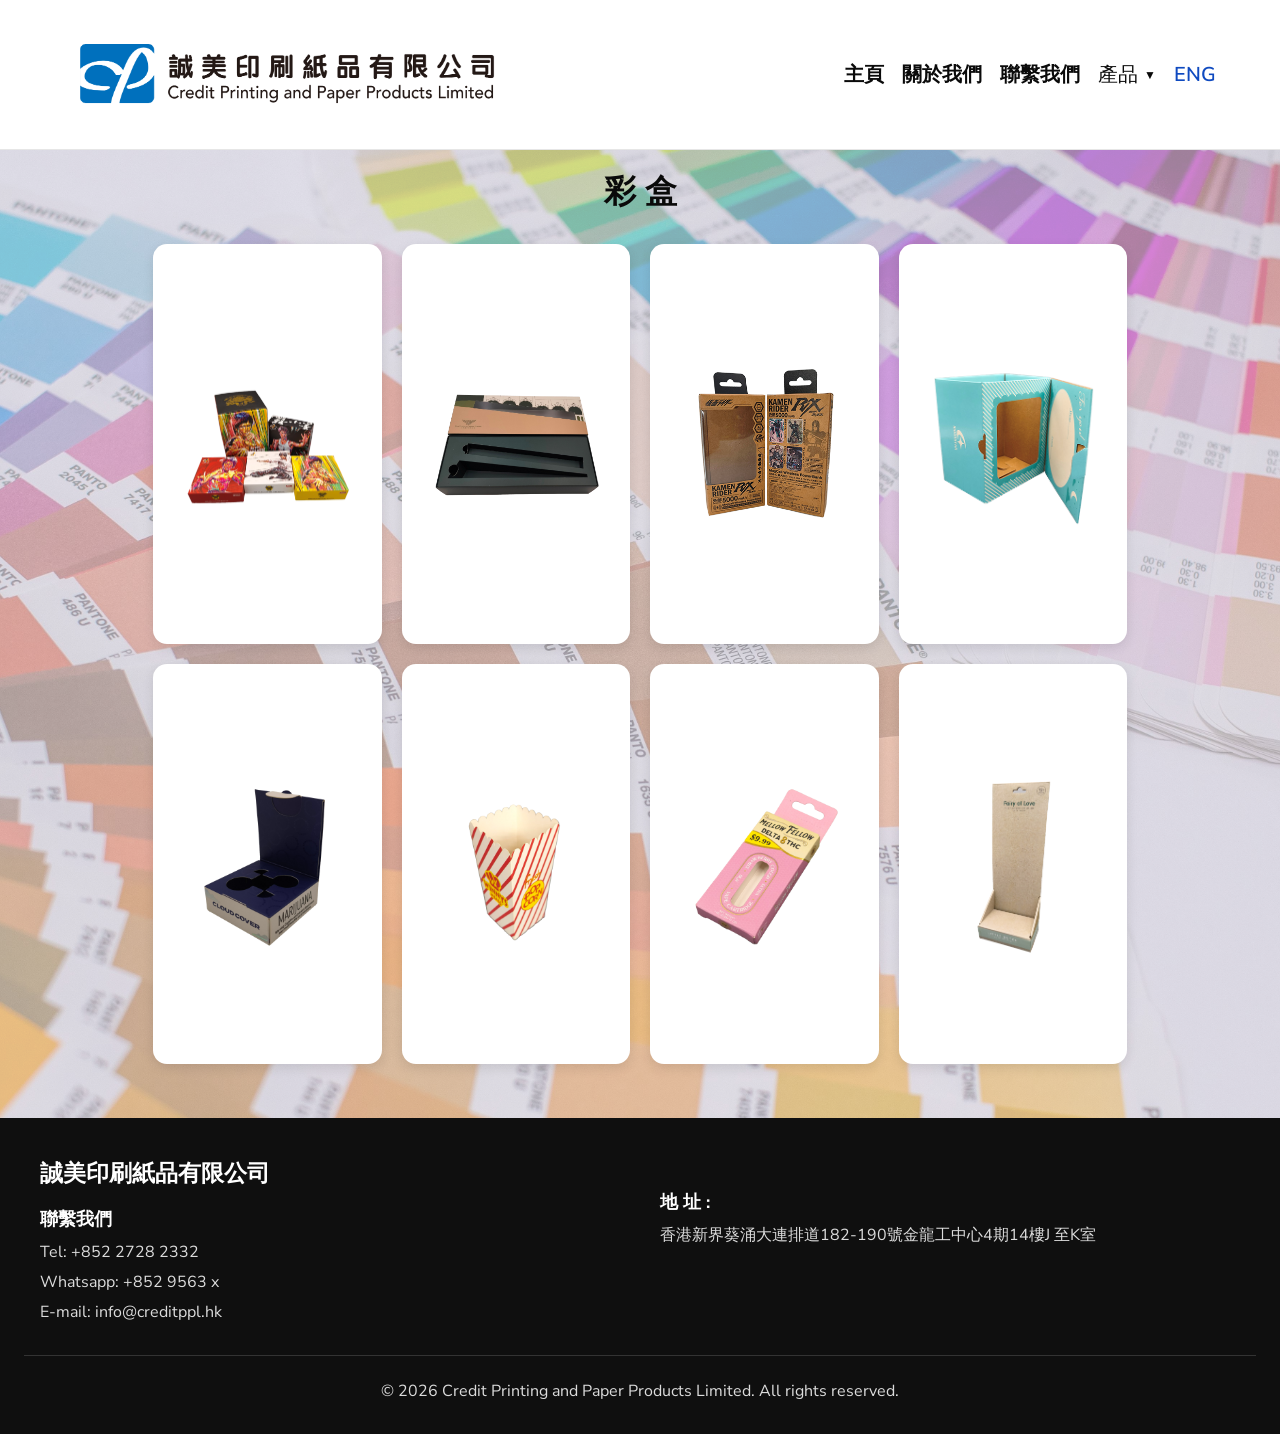
==== color box-cn.html @ 1a8d1644 "Add files via upload" ====
<!DOCTYPE html>
<html lang="zh-Hant">
<head>
  <meta charset="UTF-8" />
  <meta name="viewport" content="width=device-width, initial-scale=1.0" />
  <title>Color Boxes</title>
  <link rel="stylesheet" href="styles.css" />
  <style>
* {
  margin: 0;
  padding: 0;
  box-sizing: border-box;
}

body {
  padding-top: 150px;
}

h1 {
  text-align: center;
  padding: 20px;
}

.gallery {
  display: flex;
  flex-wrap: wrap;
  justify-content: flex-start;
  padding: 0 15px;
  width: 80%;
  max-width: 100%;
  margin: 0 auto;
}

 /* .gallery-item {
  display: block;
  position: relative;
  width: calc((100% - 60px) / 3);
  aspect-ratio: 1 / 1;
  object-fit: fill;
  margin: 10px;
  cursor: pointer;
  transition: transform 0.5s ease;
}  */

.gallery-item {
  position: relative;
  width: calc(25% - 20px);
  /* height: auto; */
  object-fit: contain;
  margin: 10px;
  cursor: pointer;
  transition: transform 0.5s ease;
} 

.gallery-item:hover {
  transform: scale(1.1);
}

/* The Modal (background) */
.modal {
  display: none;
  position: fixed;
  z-index: 1000;
  left: 0;
  top: 0;
  width: 100%;
  height: 100%;
  background-color: rgba(0, 0, 0, 0.8);
  align-items: center;
  justify-content: center;
  transition: opacity 0.5s ease;
}

/* Modal content (image) */
.modal-content {
  position: relative;
  width: 90%;
  height: auto;
  max-width: 90%;
  max-height: 90%;
  border-radius: 5px;
  overflow: hidden;
  animation: zoomIn 0.5s;
  object-fit: contain;
}

@keyframes zoomIn {
  from {transform: scale(0.6);}
  to {transform: scale(1);}
}

.modal.show {
  display: flex;
  opacity: 1;
}

/* Close button */
.close {
  position: absolute;
  top: 10px;
  right: 15px;
  color: #ffffff;
  font-size: 35px;
  font-weight: bold;
  cursor: pointer;
  transition: transform 0.3s;
}

/* Caption of modal image */
.caption {
  position: absolute;
  bottom: 15px;
  width: 100%;
  text-align: center;
  color: #ffffff;
  font-size: 24px;
}

@media screen and (max-width: 768px) {
  .gallery-item {
     width: calc(50% - 20px);
  }
}

@media screen and (max-width: 480px) {
  .gallery-item  {
    width: calc(100% - 20px);
  }
}
</style>
</head>
<body>
  <header class="site-header">
    <div class="header-inner">
      <div class="brand">
        <img src="image/company logo.png" alt="Company Logo" class="logo" />
        <!-- <span class="brand-name">Company</span> -->
      </div>
      <nav class="nav-links">
        <a href="index-cn.html#home">主頁</a>
        <a href="index-cn.html#about">關於我們</a>
        <a href="#contact">聯繫我們</a>
        <div class="dropdown">
          <button class="dropdown-toggle" aria-expanded="false">產品</button>
          <div class="dropdown-menu">
            <a href="color box-cn.html">彩 盒</a>
            <a href="gift box-cn.html">禮品盒</a>
            <a href="paper bag-cn.html">紙 袋</a>
            <a href="other products-cn.html">其他產品</a>
          </div>
        </div>
        <a href="index.html" class="eng-link">ENG</a>
      </nav>
      <button class="mobile-menu-toggle" aria-label="Open Menu">☰</button>
    </div>
    <div class="mobile-nav">
      <a href="index-cn.html#home">主頁</a>
      <a href="index-cn.html#about">關於我們</a>
      <a href="#contact">聯繫我們</a>
      <a href="color box-cn.html">彩 盒</a>
      <a href="gift box-cn.html">禮品盒</a>
      <a href="paper bag-cn.html">紙 袋</a>
      <a href="other products-cn.html">其他產品</a>
      <a href="index.html" class="eng-link">ENG</a>
    </div>
  </header>

<h1>彩 盒</h1>    
<div class="gallery">
  <img src="image-colorbox-260528/CB0001.png" alt="Color box 1" class="gallery-item" onclick="openModal('modal1', 'Color Box 1')" width="600" height="400">
  <img src="image-colorbox-260528/CB0002.png" alt="Color box 2" class="gallery-item" onclick="openModal('modal2', 'Color Box 2')" width="600" height="400">
  <img src="image-colorbox-260528/CB0003.png" alt="Color box 3" class="gallery-item" onclick="openModal('modal3', 'Color Box 3')" width="600" height="400">
  <img src="image-colorbox-260528/CB0004.png" alt="Color box 4" class="gallery-item" onclick="openModal('modal4', 'Color Box 4')" width="600" height="400">
  <img src="image-colorbox-260528/CB0005.png" alt="Color box 5" class="gallery-item" onclick="openModal('modal5', 'Color Box 5')" width="600" height="400">
  <img src="image-colorbox-260528/CB0006.png" alt="Color box 6" class="gallery-item" onclick="openModal('modal6', 'Color Box 6')" width="600" height="400">
  <img src="image-colorbox-260528/CB0007.png" alt="Color box 7" class="gallery-item" onclick="openModal('modal7', 'Color Box 7')" width="600" height="400">
  <img src="image-colorbox-260528/CB0008.png" alt="Color box 8" class="gallery-item" onclick="openModal('modal8', 'Color Box 8')" width="600" height="400">
</div>

<div id="modal1" class="modal">
  <span class="close" onclick="closeModal('modal1')">&times;</span>
  <img src="image-colorbox-260528/CB0001.png" alt="Color Box 1" class="modal-content" width="600" height="400">
  <div class="caption"></div>
</div>

<div id="modal2" class="modal">
  <span class="close" onclick="closeModal('modal2')">&times;</span>
  <img src="image-colorbox-260528/CB0002.png" alt="Color Box 2" class="modal-content" width="600" height="400">
  <div class="caption"></div>
</div>

<div id="modal3" class="modal">
  <span class="close" onclick="closeModal('modal3')">&times;</span>
  <img src="image-colorbox-260528/CB0003.png" alt="Color Box 3" class="modal-content" width="600" height="400">
  <div class="caption"></div>
</div>

<div id="modal4" class="modal">
  <span class="close" onclick="closeModal('modal4')">&times;</span>
  <img src="image-colorbox-260528/CB0004.png" alt="Color Box 4" class="modal-content" width="600" height="400">
  <div class="caption"></div>
</div>

<div id="modal5" class="modal">
  <span class="close" onclick="closeModal('modal5')">&times;</span>
  <img src="image-colorbox-260528/CB0005.png" alt="Color Box 5" class="modal-content" width="600" height="400">
  <div class="caption"></div>
</div>

<div id="modal6" class="modal">
  <span class="close" onclick="closeModal('modal6')">&times;</span>
  <img src="image-colorbox-260528/CB0006.png" alt="Color Box 6" class="modal-content" width="600" height="400">
  <div class="caption"></div>
  </div>

<div id="modal7" class="modal">
  <span class="close" onclick="closeModal('modal7')">&times;</span>
  <img src="image-colorbox-260528/CB0007.png" alt="Color Box 7" class="modal-content" width="600" height="400">
  <div class="caption"></div>
</div>

<div id="modal8" class="modal">
  <span class="close" onclick="closeModal('modal8')">&times;</span>
  <img src="image-colorbox-260528/CB0008.png" alt="Color Box 8" class="modal-content" width="600" height="400">
  <div class="caption"></div>
</div>

<br>
<br>

  <footer id="contact" class="site-footer">
    <div class="footer-content">
      <div class="footer-left">
        <div class="footer-logo">誠美印刷紙品有限公司</div>
        <h3>聯繫我們</h3>
        <p>Tel: +852 2728 2332</p>
        <p>Whatsapp: +852 9563 x</p>
        <p>E-mail: info@creditppl.hk</p>
      </div>
      <div class="footer-right">
        <h3>地 址 :</h3>
        <p>香港新界葵涌大連排道182-190號金龍工中心4期14樓J 至K室</p>
      </div>
    </div>
    <div class="footer-bottom">
      <p>© 2026 Credit Printing and Paper Products Limited. All rights reserved.</p>
    </div>
  </footer>

<script>
function openModal(modalId, caption) {
  let modal = document.getElementById(modalId);
  modal.style.display = "flex";
  modal.classList.add("show");
  let message = modal.querySelector(".caption");
  message.innerText = caption;
}

function closeModal(modalId) {
  let modal = document.getElementById(modalId);
  modal.classList.remove("show");
  setTimeout(function () {
    modal.style.display = "none";
    modal.querySelector(".caption").innerText = "";
  }, 300);
}

const dropdown = document.querySelector('.dropdown');
const dropdownToggle = document.querySelector('.dropdown-toggle');
const mobileMenuToggle = document.querySelector('.mobile-menu-toggle');
const mobileNav = document.querySelector('.mobile-nav');

if (dropdownToggle) {
  dropdownToggle.addEventListener('click', () => {
    dropdown.classList.toggle('open');
  });
}

if (mobileMenuToggle) {
  mobileMenuToggle.addEventListener('click', () => {
    mobileNav.classList.toggle('open');
  });
}

document.addEventListener('click', (event) => {
  if (dropdown && !dropdown.contains(event.target)) {
    dropdown.classList.remove('open');
  }
});
</script>
</body>
</html>
---- styles.css ----
@import url('https://fonts.googleapis.com/css2?family=Nunito+Sans:ital,opsz,wght@0,6..12,200..1000;1,6..12,200..1000&family=Quicksand:wght@300..700&display=swap');

:root {
  --header-height: 150px;
  --white: #ffffff;
  --dark: #0f0f0f;
  --text: #0a0a0a;
  --muted: #666666;
  --accent: #0c71c3;
  --nav-link-blue: #0f4ac0;
  --nav-link-blue-active: #4f8de2;
}

* {
  box-sizing: border-box;
}

body {
  margin: 0;
  font-family: 'Nunito Sans', 'Quicksand', 'STHeiti', '微軟正黑體', 'Microsoft JhengHei', 'Heiti SC', sans-serif;
  color: var(--text);
  background: linear-gradient(rgba(255, 255, 255, 0.5), rgba(255, 255, 255, 0.5)),
    url("image/background-pantone.jpg") center/cover no-repeat;
}

.site-header {
  position: fixed;
  top: 0;
  left: 0;
  width: 100%;
  height: var(--header-height);
  background: var(--white);
  z-index: 1000;
  border-bottom: 1px solid #e6e6e6;
}

.header-inner {
  max-width: 1200px;
  margin: 0 auto;
  height: 100%;
  display: flex;
  align-items: center;
  justify-content: space-between;
  padding: 0 24px;
}

.brand {
  display: flex;
  align-items: center;
  gap: 12px;
}

.logo {
  width: 450px;
  height: auto;
  object-fit: contain;
}

.brand-name {
  font-size: 1.75rem;
  font-weight: 700;
}

.nav-links {
  display: flex;
  align-items: center;
  gap: 18px;
  flex: 1;
  justify-content: flex-end;
  min-width: 420px;
  max-width: 760px;
}

.nav-links a {
  color: var(--text);
  text-decoration: none;
  font-weight: 600;
  font-size: 1.25rem;
  background: transparent;
  border: none;
  cursor: pointer;
}

.nav-links a.eng-link {
  color: var(--nav-link-blue);
}

.nav-links a.eng-link:active {
  color: var(--nav-link-blue-active);
}

.nav-links a.eng-link:focus-visible,
.nav-links a.eng-link:hover {
  color: var(--nav-link-blue-active);
}

.mobile-nav a.eng-link {
  color: var(--nav-link-blue);
}

.mobile-nav a.eng-link:active,
.mobile-nav a.eng-link:focus-visible,
.mobile-nav a.eng-link:hover {
  color: var(--nav-link-blue-active);
}

.dropdown-toggle {
  color: var(--text);
  text-decoration: none;
  font-weight: 400;
  font-size: 1.25rem;
  background: transparent;
  border: none;
  cursor: pointer;
  display: flex;
  align-items: center;
  gap: 6px;
}

.dropdown-toggle::after {
  content: '▼';
  font-size: 0.75rem;
}

.dropdown {
  position: relative;
}

.dropdown-menu {
  display: none;
  position: absolute;
  right: 0;
  top: 100%;
  background: var(--white);
  min-width: 180px;
  box-shadow: 0 10px 30px rgba(0, 0, 0, 0.12);
  border: 1px solid #ddd;
  border-radius: 6px;
  overflow: hidden;
  margin-top: 12px;
  z-index: 2000;
}

.dropdown-menu a {
  display: block;
  padding: 12px 16px;
  color: var(--text);
  text-decoration: none;
  font-weight: 500;
}

.dropdown-menu a:hover {
  background: #f4f4f4;
}

.dropdown.open .dropdown-menu {
  display: block;
}

.mobile-menu-toggle {
  display: none;
  font-size: 1.8rem;
  border: none;
  background: transparent;
  cursor: pointer;
}

.mobile-nav {
  display: none;
  flex-direction: column;
  background: var(--white);
  position: absolute;
  left: 0;
  right: 0;
  top: var(--header-height);
  border-bottom: 1px solid #e6e6e6;
  padding: 16px 24px;
  gap: 10px;
}

.mobile-nav a {
  color: var(--text);
  text-decoration: none;
  font-weight: 600;
}

.hero-carousel {
  padding-top: var(--header-height);
}

.carousel {
  position: relative;
  height: 500px;
  overflow: hidden;
  width: 100%;
  max-width: 1200px;
  margin: 0 auto;
}

.slide {
  position: absolute;
  inset: 0;
  background-size: cover;
  background-position: center;
  opacity: 0;
  transition: opacity 0.8s ease;
}

.slide.active {
  opacity: 1;
}

.slide-caption {
  position: absolute;
  inset: 0;
  display: flex;
  align-items: center;
  justify-content: center;
  text-align: center;
  background: rgba(0, 0, 0, 0.28);
}

.slide-caption h1 {
  color: #ffffff;
  font-size: clamp(2rem, 4vw, 4rem);
  margin: 0;
  padding: 0 16px;
}

.carousel-controls {
  position: absolute;
  top: 50%;
  left: 0;
  right: 0;
  display: flex;
  justify-content: space-between;
  transform: translateY(-50%);
  pointer-events: none;
}

.carousel-controls button {
  pointer-events: all;
  border: none;
  background: rgba(255, 255, 255, 0.75);
  color: var(--dark);
  width: 48px;
  height: 48px;
  border-radius: 50%;
  cursor: pointer;
  font-size: 1.6rem;
  margin: 0 16px;
}

.gallery-section {
  max-width: 1200px;
  margin: 40px auto 80px;
  padding: 0 24px;
}

.gallery-section h2 {
  font-size: 2rem;
  margin-bottom: 24px;
}

.gallery-grid {
  display: grid;
  grid-template-columns: repeat(4, minmax(0, 1fr));
  gap: 20px;
}

.about-section {
  max-width: 1200px;
  margin: 40px auto;
  padding: 40px 24px;
  background: url("image/pexels-artempodrez-7048040-new.jpg") center/cover no-repeat;
  border-radius: 20px;
  scroll-margin-top: calc(var(--header-height) + 20px);
}

.about-content {
  max-width: 1200px;
  margin: 0 auto;
}

.about-section h1 {
  font-size: 2rem;
  margin-bottom: 20px;
}

.about-section p {
  line-height: 1.8;
  font-size: 1.1rem;
  color: #222222;
  margin: 0;
}

.gallery-item {
  background: #ffffff;
  border-radius: 14px;
  overflow: hidden;
  min-height: 400px;
  display: flex;
  flex-direction: column;
  align-items: center;
  justify-content: center;
  text-align: center;
  padding: 16px;
  box-shadow: 0 4px 12px rgba(0, 0, 0, 0.1);
}

.gallery-item img {
  width: 100%;
  height: 300px;
  object-fit: contain;
  margin-bottom: 16px;
}

.gallery-item p {
  margin: 0;
  font-size: 1.1rem;
  font-weight: 700;
}

.site-footer {
  background: var(--dark);
  color: var(--white);
  padding: 40px 24px 24px;
}

.footer-content {
  display: flex;
  flex-wrap: wrap;
  align-items: flex-start;
  justify-content: space-between;
  gap: 40px;
  max-width: 1200px;
  margin: 0 auto;
}

.footer-left,
.footer-right {
  flex: 1 1 45%;
  min-width: 280px;
}

.footer-right {
  margin-top: 24px;
}

.footer-logo {
  font-size: 23px;
  font-weight: 700;
  margin-bottom: 18px;
}

.site-footer h3 {
  margin: 8px 0 10px;
  font-size: 1.1rem;
}

.site-footer p {
  margin: 8px 0;
  color: #dcdcdc;
}

.footer-bottom {
  border-top: 1px solid #333;
  padding-top: 16px;
  margin-top: 24px;
  text-align: center;
}

@media (max-width: 960px) {
  .header-inner {
    padding: 0 16px;
  }

  .logo {
    width: min(320px, 30vw);
  }

  .gallery-grid {
    grid-template-columns: repeat(2, minmax(0, 1fr));
  }
}

@media (max-width: 720px) {
  .nav-links {
    display: none;
  }

  .header-inner {
    flex-wrap: wrap;
    justify-content: space-between;
    align-items: center;
  }

  .brand {
    width: 100%;
  }

  .logo {
    width: 100%;
    max-width: 100%;
    height: auto;
  }

  .mobile-menu-toggle {
    display: block;
    order: 1;
    margin: 12px 0 0;
    align-self: flex-end;
  }

  .gallery-grid {
    grid-template-columns: 1fr;
  }

  .footer-content {
    flex-direction: column;
  }

  .mobile-nav {
    display: none;
  }

  .mobile-nav.open {
    display: flex;
  }
}
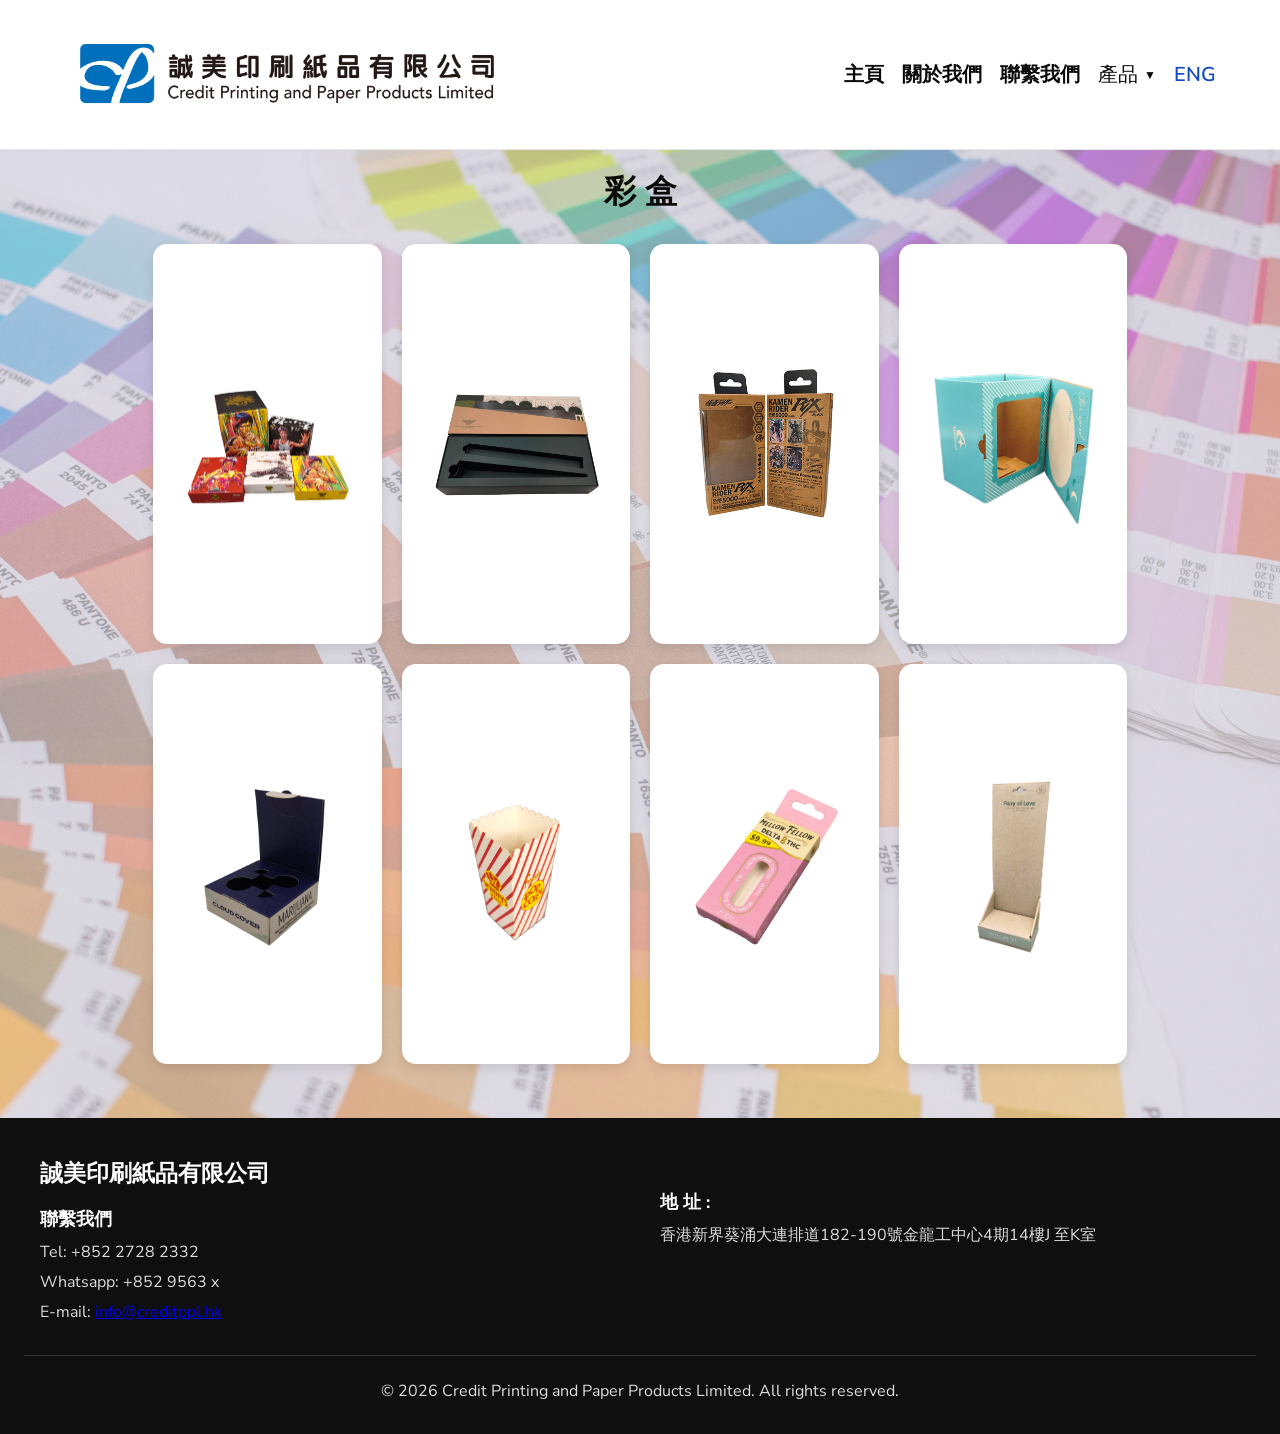
==== commit cbff833d: "Add files via upload" ====
--- a/color box-cn.html
+++ b/color box-cn.html
@@ -235,7 +235,7 @@
         <h3>聯繫我們</h3>
         <p>Tel: +852 2728 2332</p>
         <p>Whatsapp: +852 9563 x</p>
-        <p>E-mail: info@creditppl.hk</p>
+        <p>E-mail: <a href="mailto:info@creditppl.hk">info@creditppl.hk</a></p>
       </div>
       <div class="footer-right">
         <h3>地 址 :</h3>
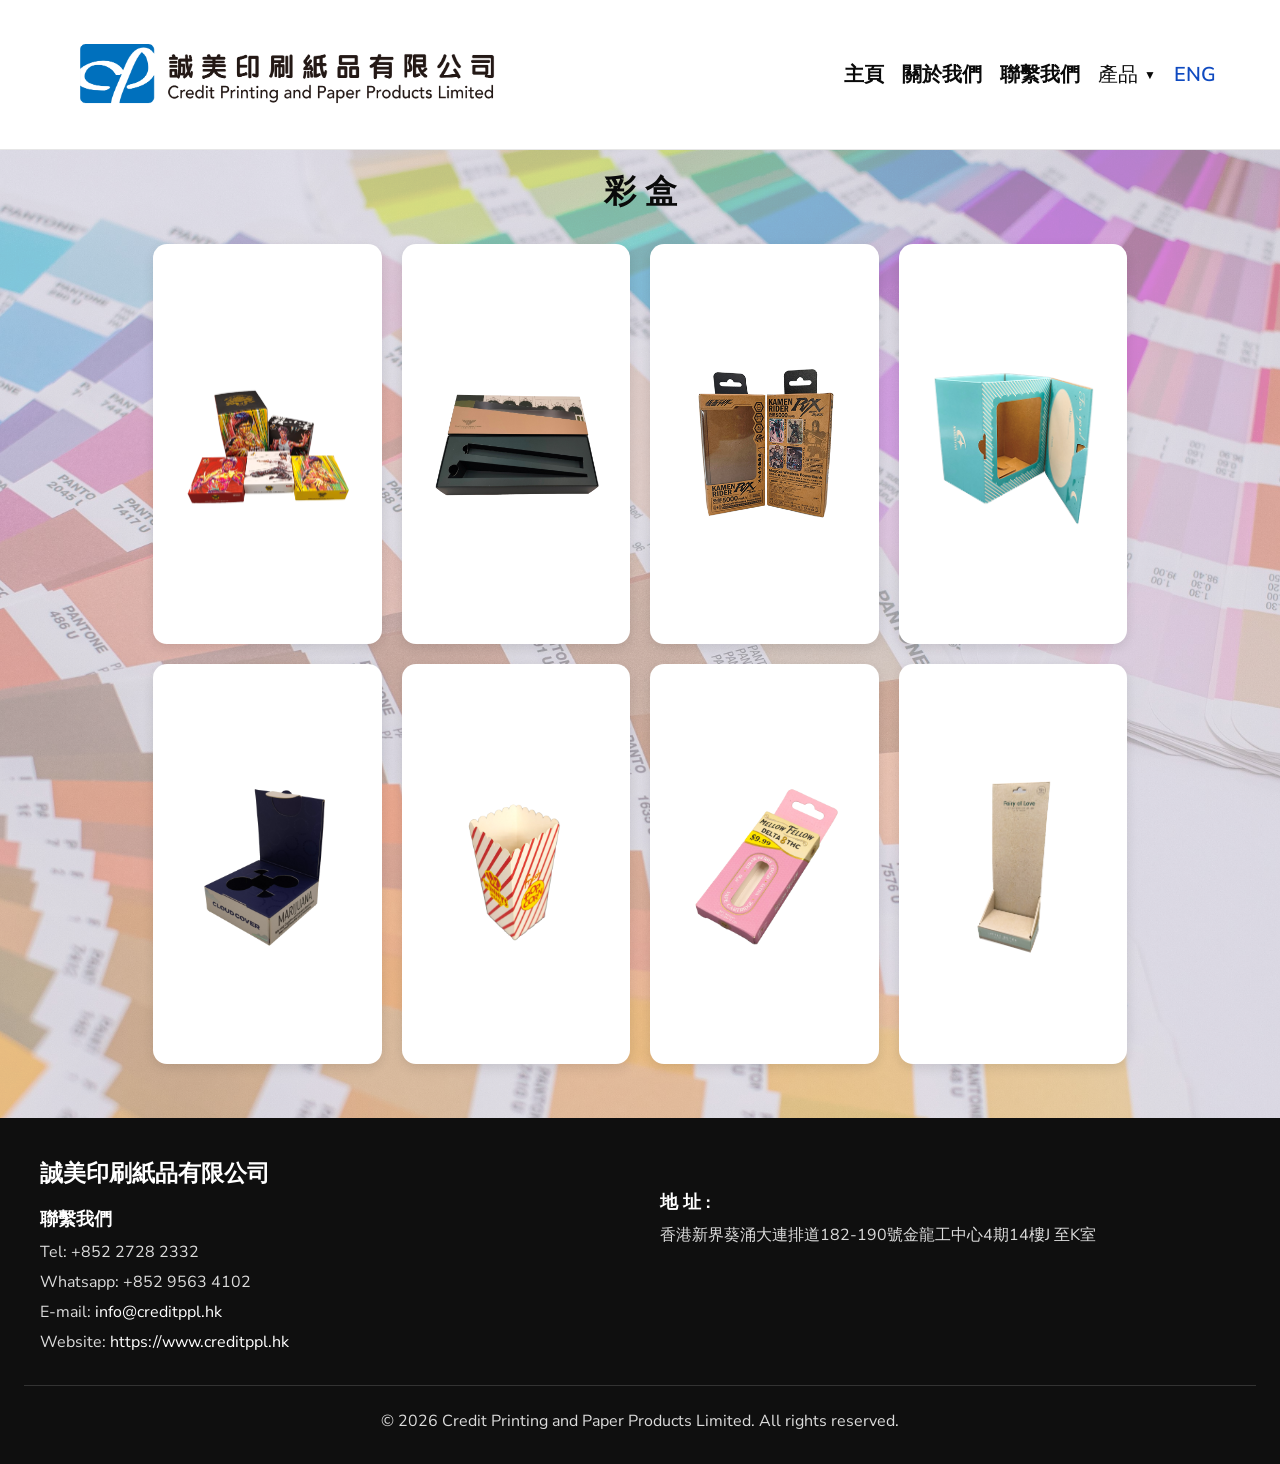
==== commit 5a6676a4: "Add files via upload" ====
--- a/color box-cn.html
+++ b/color box-cn.html
@@ -234,8 +234,9 @@
         <div class="footer-logo">誠美印刷紙品有限公司</div>
         <h3>聯繫我們</h3>
         <p>Tel: +852 2728 2332</p>
-        <p>Whatsapp: +852 9563 x</p>
+        <p>Whatsapp: +852 9563 4102</p>
         <p>E-mail: <a href="mailto:info@creditppl.hk">info@creditppl.hk</a></p>
+        <p>Website: <a href="https://www.creditppl.hk" target="_blank">https://www.creditppl.hk</a></p>
       </div>
       <div class="footer-right">
         <h3>地 址 :</h3>
--- a/styles.css
+++ b/styles.css
@@ -306,6 +306,42 @@
   text-align: center;
   padding: 16px;
   box-shadow: 0 4px 12px rgba(0, 0, 0, 0.1);
+  transition: transform 0.25s ease, box-shadow 0.25s ease;
+  cursor: pointer;
+  position: relative;
+  touch-action: manipulation;
+}
+
+.gallery-item::after {
+  position: absolute;
+  inset: 0;
+  display: flex;
+  align-items: flex-end;
+  justify-content: center;
+  padding-bottom: 24px;
+  color: #ffffff;
+  font-weight: 700;
+  opacity: 0;
+  transition: opacity 0.25s ease;
+  background: linear-gradient(to top, rgba(12, 113, 195, 0.72), transparent 50%);
+  z-index: 0;
+  pointer-events: none;
+}
+
+.gallery-item:hover,
+.gallery-item.active,
+.gallery-item:active,
+.gallery-item:focus-within {
+  transform: translateY(-10px) scale(1.02);
+  box-shadow: 0 16px 30px rgba(0, 0, 0, 0.18);
+  background: radial-gradient(circle at center, rgba(255, 255, 255, 1) 0%, rgba(235, 245, 255, 0.95) 40%, rgba(54, 116, 116, 0.95) 100%);
+}
+
+.gallery-item:hover::after,
+.gallery-item.active::after,
+.gallery-item:active::after,
+.gallery-item:focus-within::after {
+  opacity: 1;
 }
 
 .gallery-item img {
@@ -313,12 +349,40 @@
   height: 300px;
   object-fit: contain;
   margin-bottom: 16px;
+  transition: transform 0.35s ease;
+  position: relative;
+  z-index: 1;
+}
+
+.gallery-item.active img,
+.gallery-item:active img,
+.gallery-item:focus-within img {
+  transform: scale(1.05);
+}
+
+.gallery-item.active p,
+.gallery-item:active p,
+.gallery-item:focus-within p {
+  color: var(--nav-link-blue);
+}
+
+.gallery-item:hover img,
+.gallery-item:focus-within img {
+  transform: scale(1.05);
 }
 
 .gallery-item p {
   margin: 0;
   font-size: 1.1rem;
   font-weight: 700;
+  position: relative;
+  z-index: 1;
+  transition: color 0.25s ease;
+}
+
+.gallery-item:hover p,
+.gallery-item:focus-within p {
+  color: var(--nav-link-blue);
 }
 
 .site-footer {
@@ -363,6 +427,30 @@
   color: #dcdcdc;
 }
 
+.site-footer a[href^="mailto:"] {
+  color: var(--white);
+  text-decoration: none;
+}
+.site-footer a[href^="mailto:"]:hover,
+.site-footer a[href^="mailto:"]:focus {
+  color: var(--white);
+  text-decoration: none;
+}
+
+/* Footer website link: default white, clicked/visited -> light blue */
+.site-footer a[href*="creditppl.hk"] {
+  color: var(--white);
+  text-decoration: none;
+}
+.site-footer a[href*="creditppl.hk"]:hover,
+.site-footer a[href*="creditppl.hk"]:focus,
+.site-footer a[href*="creditppl.hk"]:active {
+  color: #8fcfff;
+}
+.site-footer a[href*="creditppl.hk"]:visited {
+  color: #8fcfff;
+}
+
 .footer-bottom {
   border-top: 1px solid #333;
   padding-top: 16px;
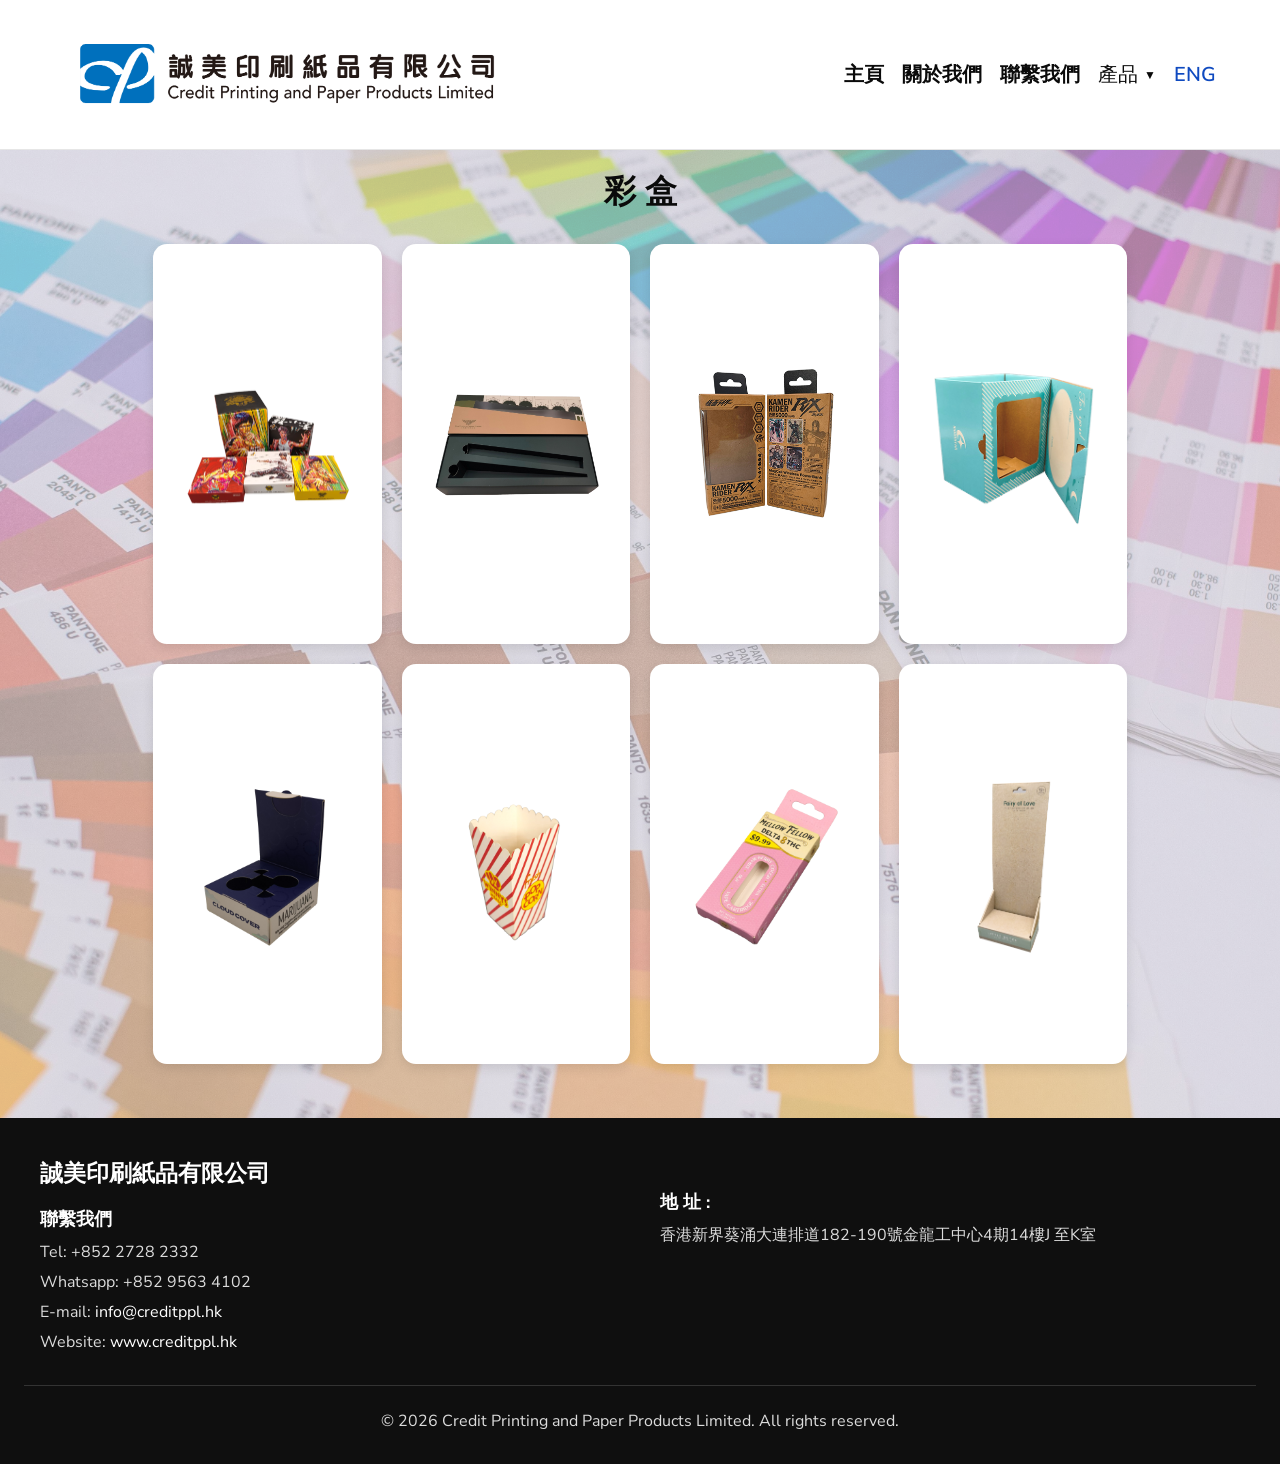
==== commit 47b264c2: "Add files via upload" ====
--- a/color box-cn.html
+++ b/color box-cn.html
@@ -236,7 +236,7 @@
         <p>Tel: +852 2728 2332</p>
         <p>Whatsapp: +852 9563 4102</p>
         <p>E-mail: <a href="mailto:info@creditppl.hk">info@creditppl.hk</a></p>
-        <p>Website: <a href="https://www.creditppl.hk" target="_blank">https://www.creditppl.hk</a></p>
+        <p>Website: <a href="https://www.creditppl.hk" target="_blank">www.creditppl.hk</a></p>
       </div>
       <div class="footer-right">
         <h3>地 址 :</h3>
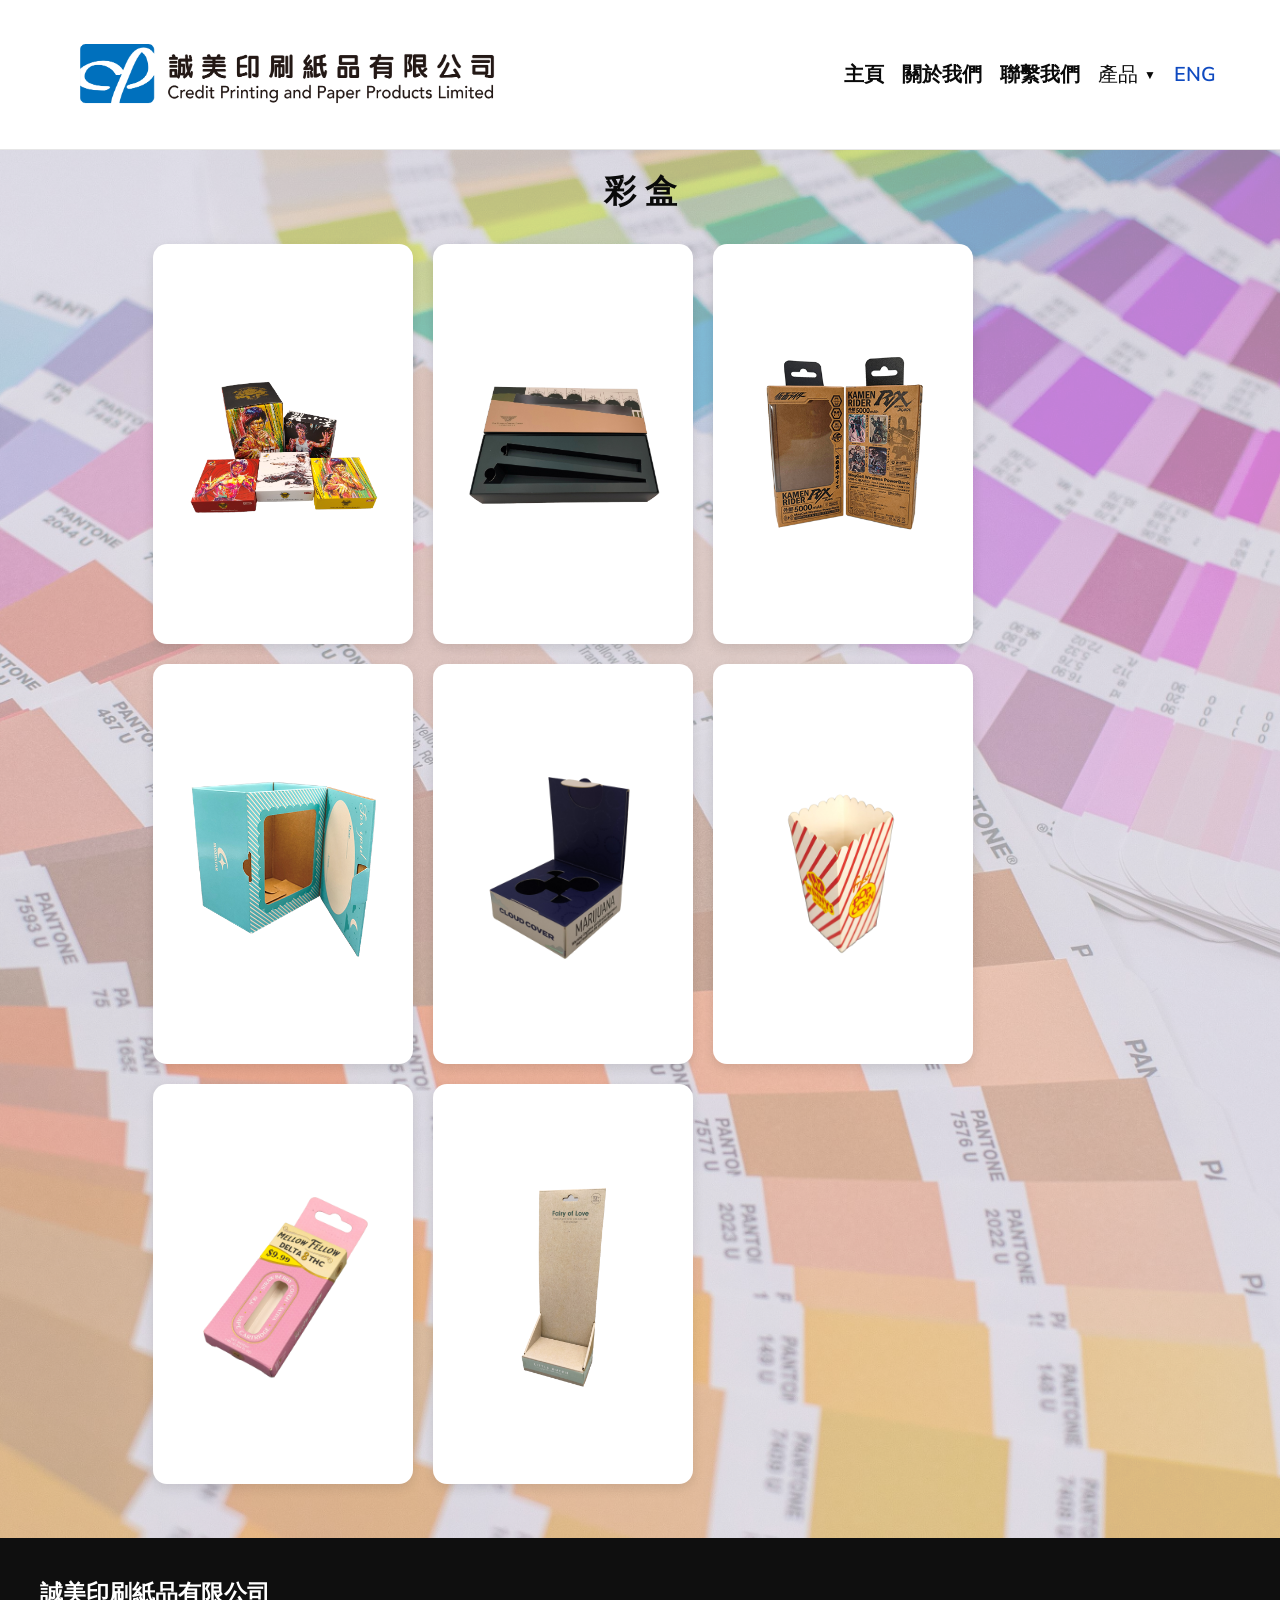
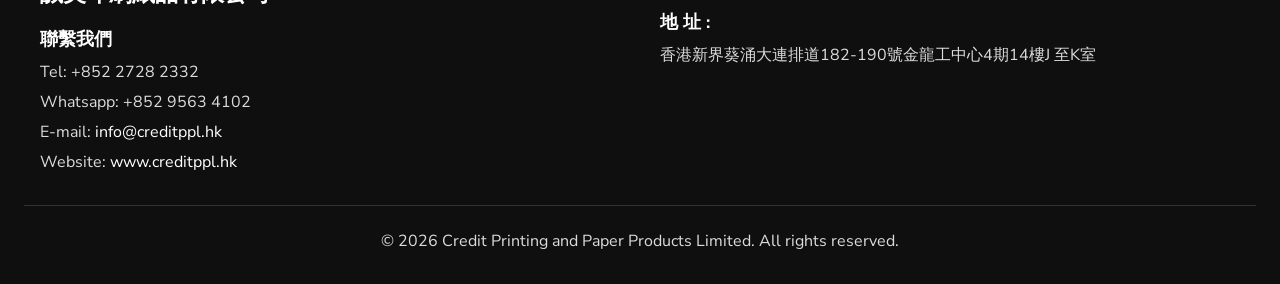
==== commit 6ba0d174: "Add files via upload" ====
--- a/color box-cn.html
+++ b/color box-cn.html
@@ -146,6 +146,7 @@
             <a href="color box-cn.html">彩 盒</a>
             <a href="gift box-cn.html">禮品盒</a>
             <a href="paper bag-cn.html">紙 袋</a>
+            <a href="lenticular-cn.html">光柵片產品</a>
             <a href="other products-cn.html">其他產品</a>
           </div>
         </div>
@@ -160,6 +161,7 @@
       <a href="color box-cn.html">彩 盒</a>
       <a href="gift box-cn.html">禮品盒</a>
       <a href="paper bag-cn.html">紙 袋</a>
+      <a href="lenticular-cn.html">光柵片產品</a>
       <a href="other products-cn.html">其他產品</a>
       <a href="index.html" class="eng-link">ENG</a>
     </div>
--- a/styles.css
+++ b/styles.css
@@ -257,15 +257,81 @@
   padding: 0 24px;
 }
 
+.gallery-header {
+  display: flex;
+  align-items: center;
+  justify-content: space-between;
+  gap: 16px;
+  margin-bottom: 20px;
+}
+
 .gallery-section h2 {
   font-size: 2rem;
-  margin-bottom: 24px;
-}
-
-.gallery-grid {
-  display: grid;
-  grid-template-columns: repeat(4, minmax(0, 1fr));
+  margin: 0;
+}
+
+.gallery-nav {
+  display: flex;
+  align-items: center;
+  gap: 10px;
+}
+
+.gallery-nav button {
+  width: 44px;
+  height: 44px;
+  border: none;
+  border-radius: 50%;
+  background: #fff;
+  color: #000;
+  font-size: 1.8rem;
+  line-height: 1;
+  cursor: pointer;
+  box-shadow: 0 8px 18px rgba(15, 85, 145, 0.18);
+  transition: transform 0.2s ease, opacity 0.2s ease;
+}
+
+.gallery-nav button:hover,
+.gallery-nav button:focus-visible {
+  transform: translateY(-2px);
+  opacity: 0.96;
+}
+
+.gallery-nav button:disabled {
+  opacity: 0.45;
+  cursor: not-allowed;
+  transform: none;
+}
+
+.gallery-slider {
+  overflow: hidden;
+  position: relative;
+}
+
+.gallery-track {
+  display: flex;
   gap: 20px;
+  width: max-content;
+  transition: transform 0.35s ease;
+  will-change: transform;
+}
+
+.gallery-item {
+  flex: 0 0 clamp(210px, 22vw, 260px);
+  width: clamp(210px, 22vw, 260px);
+  min-height: 400px;
+  display: flex;
+  flex-direction: column;
+  align-items: center;
+  justify-content: center;
+  text-align: center;
+  padding: 16px;
+  border-radius: 14px;
+  background: #ffffff;
+  box-shadow: 0 4px 12px rgba(0, 0, 0, 0.1);
+  transition: transform 0.25s ease, box-shadow 0.25s ease;
+  cursor: pointer;
+  position: relative;
+  touch-action: manipulation;
 }
 
 .about-section {
@@ -467,8 +533,9 @@
     width: min(320px, 30vw);
   }
 
-  .gallery-grid {
-    grid-template-columns: repeat(2, minmax(0, 1fr));
+  .gallery-item {
+    flex-basis: clamp(200px, 38vw, 260px);
+    width: clamp(200px, 38vw, 260px);
   }
 }
 
@@ -500,8 +567,22 @@
     align-self: flex-end;
   }
 
-  .gallery-grid {
-    grid-template-columns: 1fr;
+  .gallery-header {
+    margin-bottom: 14px;
+  }
+
+  .gallery-section h2 {
+    font-size: 1.7rem;
+  }
+
+  .gallery-item {
+    flex-basis: 75vw;
+    width: 75vw;
+    min-height: 320px;
+  }
+
+  .gallery-item img {
+    height: 220px;
   }
 
   .footer-content {
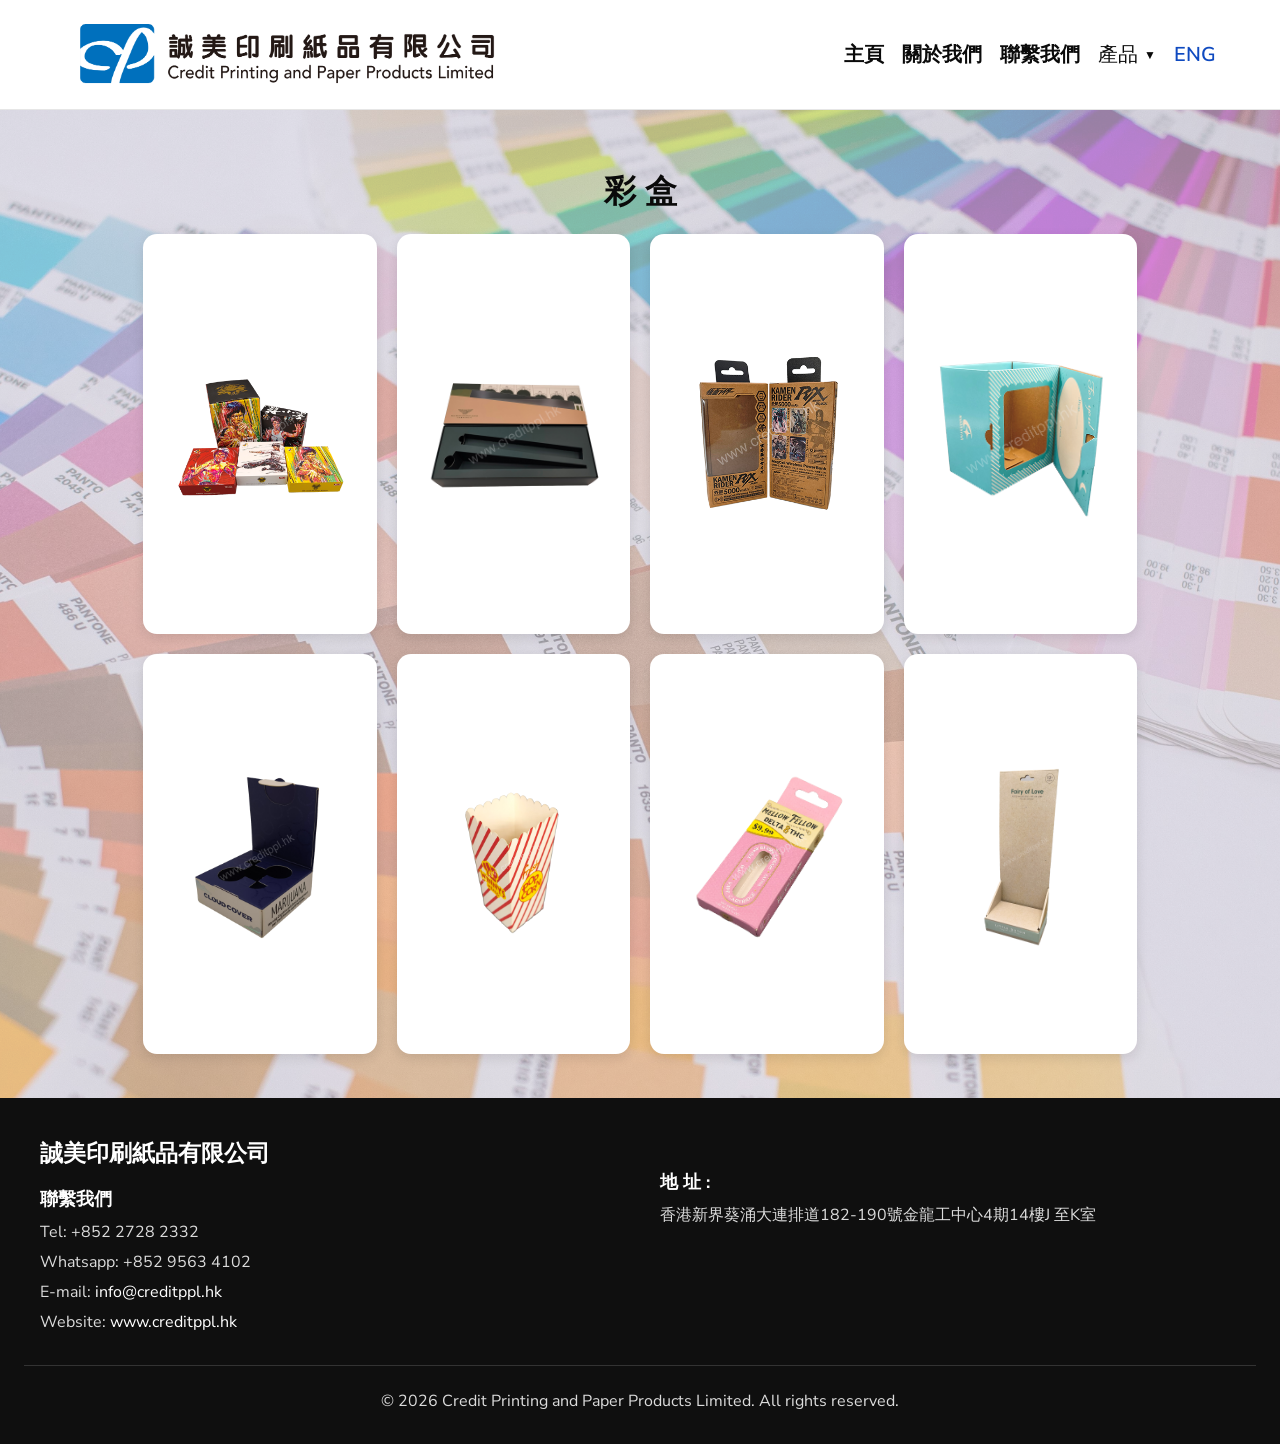
==== commit 721652d2: "Add files via upload" ====
--- a/color box-cn.html
+++ b/color box-cn.html
@@ -22,12 +22,12 @@
 }
 
 .gallery {
-  display: flex;
-  flex-wrap: wrap;
-  justify-content: flex-start;
+  display: grid;
+  grid-template-columns: repeat(auto-fit, minmax(min(100%, 220px), 1fr));
+  gap: 20px;
   padding: 0 15px;
   width: 80%;
-  max-width: 100%;
+  max-width: 1160px;
   margin: 0 auto;
 }
 
@@ -44,10 +44,8 @@
 
 .gallery-item {
   position: relative;
-  width: calc(25% - 20px);
-  /* height: auto; */
+  width: 100%;
   object-fit: contain;
-  margin: 10px;
   cursor: pointer;
   transition: transform 0.5s ease;
 } 
@@ -116,17 +114,6 @@
   font-size: 24px;
 }
 
-@media screen and (max-width: 768px) {
-  .gallery-item {
-     width: calc(50% - 20px);
-  }
-}
-
-@media screen and (max-width: 480px) {
-  .gallery-item  {
-    width: calc(100% - 20px);
-  }
-}
 </style>
 </head>
 <body>
--- a/styles.css
+++ b/styles.css
@@ -1,7 +1,7 @@
 @import url('https://fonts.googleapis.com/css2?family=Nunito+Sans:ital,opsz,wght@0,6..12,200..1000;1,6..12,200..1000&family=Quicksand:wght@300..700&display=swap');
 
 :root {
-  --header-height: 150px;
+  --header-height: 110px;
   --white: #ffffff;
   --dark: #0f0f0f;
   --text: #0a0a0a;
@@ -305,6 +305,10 @@
 .gallery-slider {
   overflow: hidden;
   position: relative;
+  touch-action: pan-y;
+  overscroll-behavior-x: contain;
+  user-select: none;
+  -webkit-user-select: none;
 }
 
 .gallery-track {
@@ -313,6 +317,10 @@
   width: max-content;
   transition: transform 0.35s ease;
   will-change: transform;
+}
+
+.gallery-slider.is-dragging .gallery-track {
+  transition: none;
 }
 
 .gallery-item {
@@ -331,7 +339,7 @@
   transition: transform 0.25s ease, box-shadow 0.25s ease;
   cursor: pointer;
   position: relative;
-  touch-action: manipulation;
+  touch-action: pan-y;
 }
 
 .about-section {
@@ -375,7 +383,7 @@
   transition: transform 0.25s ease, box-shadow 0.25s ease;
   cursor: pointer;
   position: relative;
-  touch-action: manipulation;
+  touch-action: pan-y;
 }
 
 .gallery-item::after {
